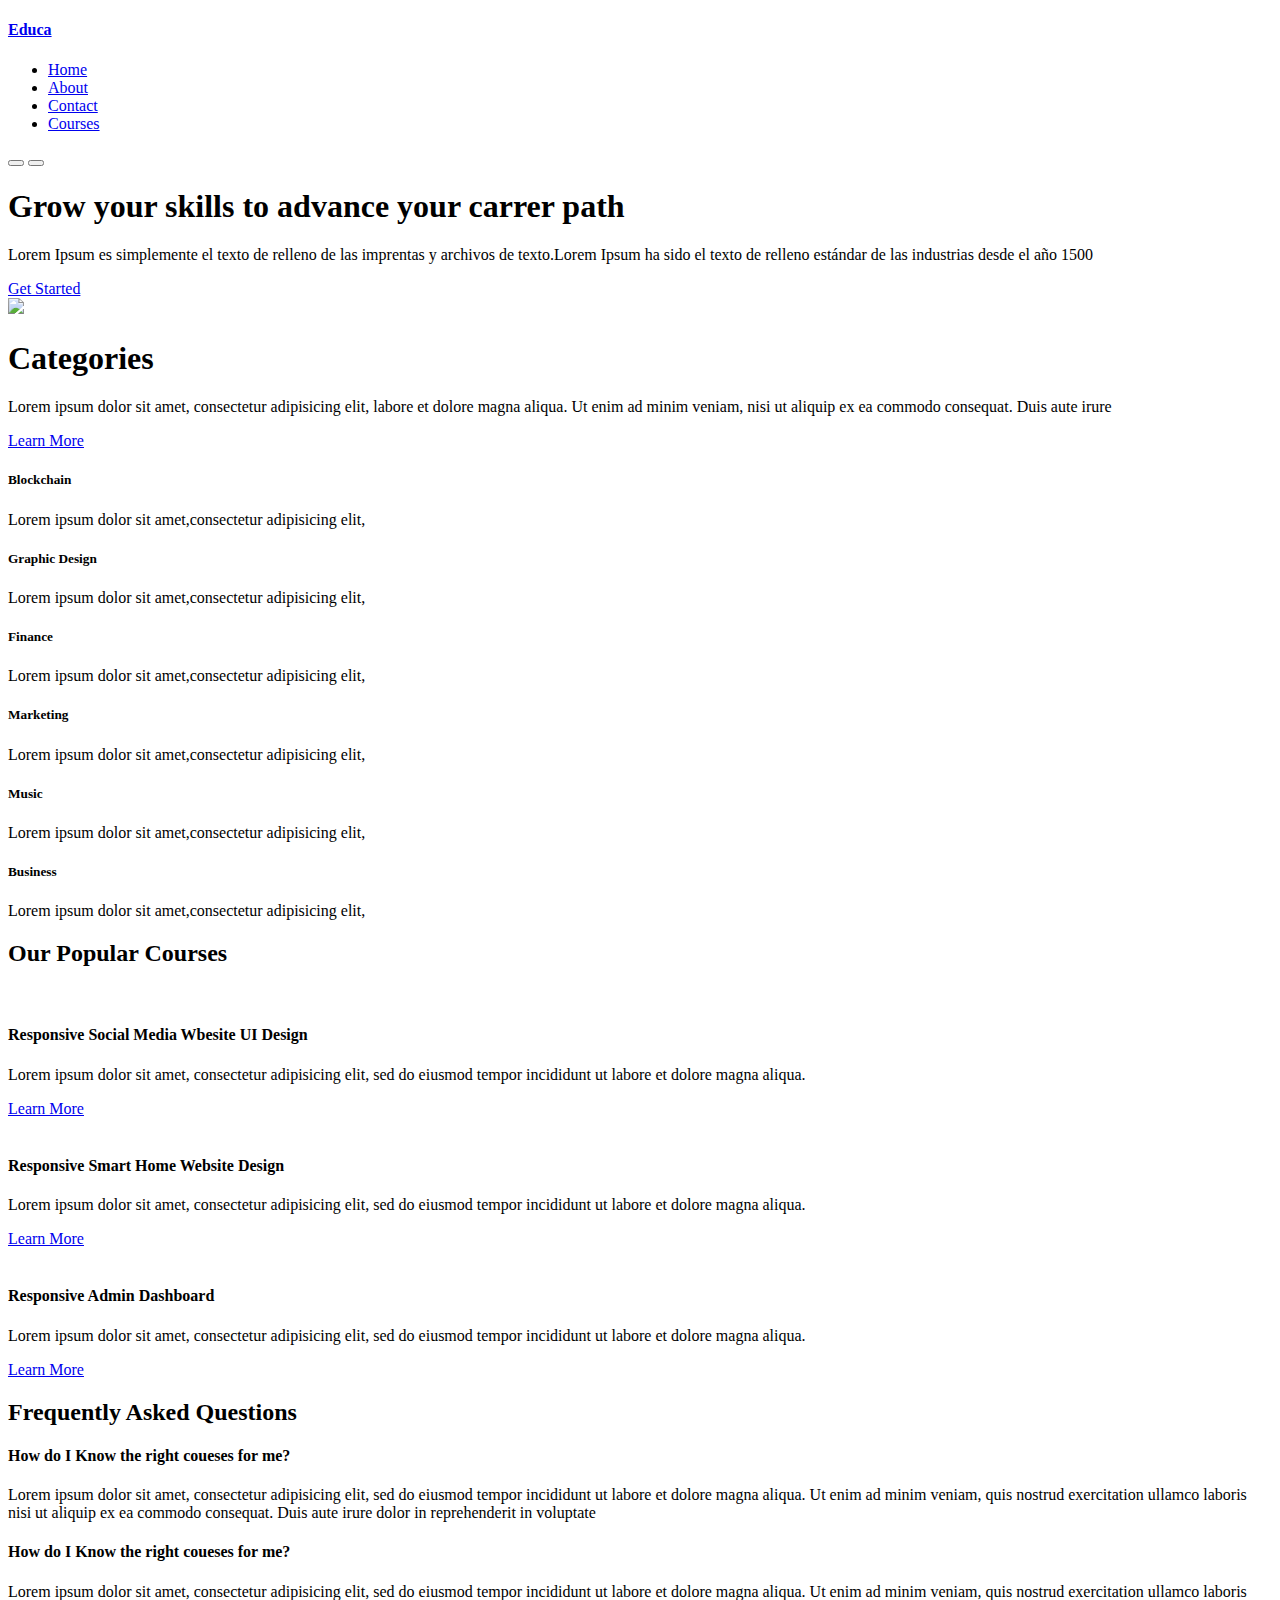
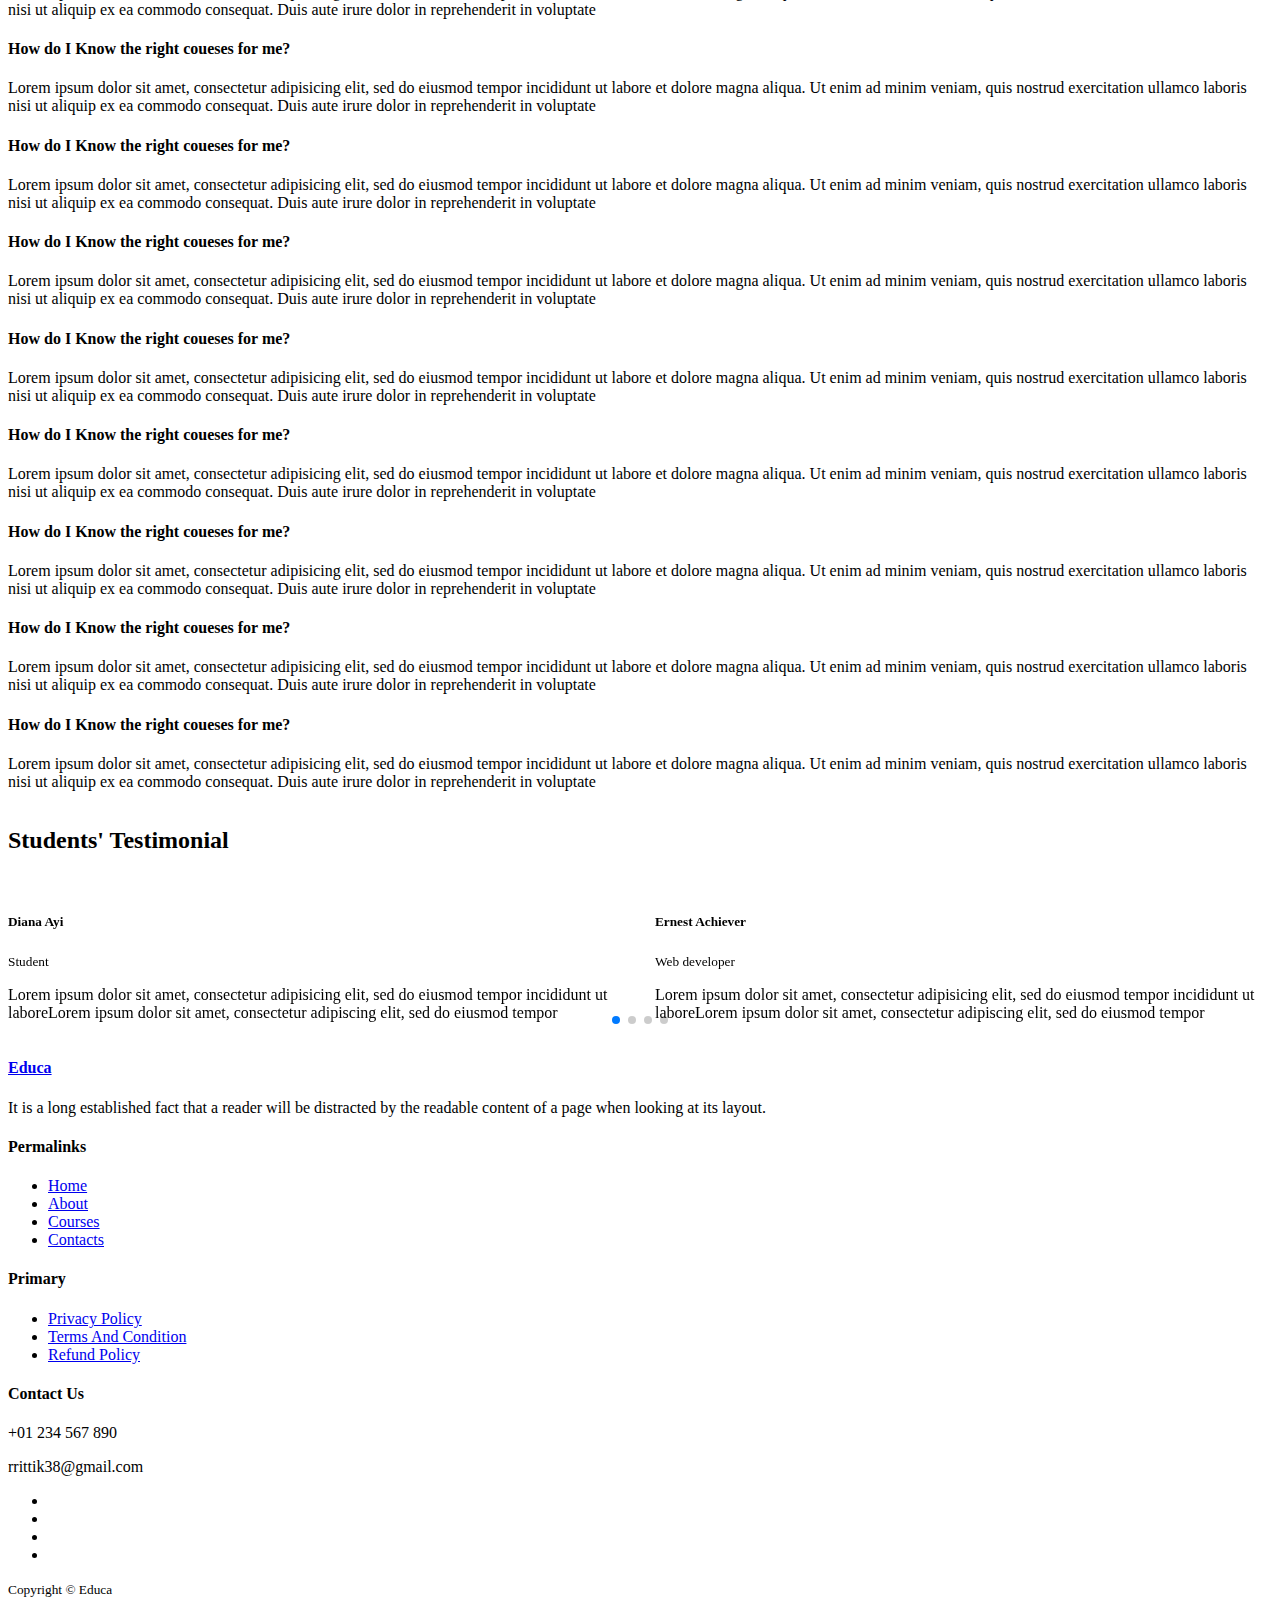
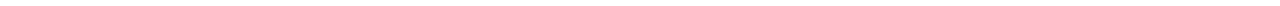
==== index.html @ c10b77fc "Add files via upload" ====
<!DOCTYPE html>
<html lang="en" dir="ltr">

<head>
  <meta charset="utf-8">
  <title>Educa -Responsive multipage education website .</title>

  <!--Icons Scout CDN     -->

  <link rel="stylesheet" href="https://unicons.iconscout.com/release/v4.0.0/css/line.css">

  <!-- GOOGLE FONTS -->
  <link rel="preconnect" href="https://fonts.googleapis.com">
  <link rel="preconnect" href="https://fonts.gstatic.com" crossorigin>
  <link href="https://fonts.googleapis.com/css2?family=Montserrat:wght@300;400;500;600;700;800;900&family=Poppins:wght@300;400;500;600;700;800&display=swap" rel="stylesheet">


<!-- SWIPER JS CDN-->
<link
  rel="stylesheet"
  href="https://cdn.jsdelivr.net/npm/swiper@8/swiper-bundle.min.css"
/>
  <link rel="stylesheet" href="./css/style.css">

</head>

<body>
  <nav>
    <div class="container nav_container">
      <!-- naming style BEM.-->
      <a href="index.html">
        <h4>Educa</h4>
      </a>
      <ul class="nav_menu">
        <li><a href="index.html">Home</a></li>
        <li><a href="about.html">About</a></li>
        <li><a href="contacts.html">Contact</a></li>
        <li><a href="courses.html">Courses</a></li>
      </ul>
      <button id="open-menu-button" type="button" name="button"><i class="uil uil-bars"></i></button>
      <button id="close-menu-button" type="button" name="button"><i class="uil uil-multiply"></i></button>
    </div>
  </nav>

  <!-- ===============END OF NAVBAR  ==================  -->



  <header>
    <div class="container header_container">
      <div class="header_left">
        <h1>Grow your skills to advance your carrer path </h1>
        <p>Lorem Ipsum es simplemente el texto de relleno de las
          imprentas y archivos de texto.Lorem Ipsum ha sido el
          texto de relleno estándar de las industrias desde el año 1500
        </p>
        <a href="courses.html" class="btn btn-primary">Get Started </a>
      </div>
      <div class="header_right">
        <img src="./images/header.svg">

      </div>

    </div>

  </header>

  <!-- =======================END OF HEADER ======================-->


  <section class="categories">
    <div class="container categories_container">
      <div class="categories_left">
        <h1>Categories</h1>
        <p>
          Lorem ipsum dolor sit amet, consectetur adipisicing elit,
          labore et dolore magna aliqua. Ut enim ad minim veniam,
          nisi ut aliquip ex ea commodo consequat. Duis aute irure
        </p>
        <a href="#" class="btn">Learn More</a> <!-- put inside anchor tag because going to add limk to another page  -->
      </div>
      <div class="categories_right">
        <article class="category">
          <span class="category_icon"><i class="uil uil-bitcoin-circle"></i></span>
          <h5>Blockchain</h5>
          <p>
            Lorem ipsum dolor sit
            amet,consectetur
            adipisicing elit,
          </p>
        </article>

        <article class="category">
          <span class="category_icon"><i class="uil uil-palette"></i></span>
          <h5>Graphic Design</h5>
          <p>
            Lorem ipsum dolor sit
            amet,consectetur
            adipisicing elit,
          </p>
        </article>
        <article class="category">
          <span class="category_icon"><i class="uil uil-usd-circle"></i></span>
          <h5>Finance</h5>
          <p>
            Lorem ipsum dolor sit
            amet,consectetur
            adipisicing elit,
          </p>
        </article>
        <article class="category">
          <span class="category_icon"><i class="uil uil-megaphone"></i></span>
          <h5>Marketing</h5>
          <p>
            Lorem ipsum dolor sit
            amet,consectetur
            adipisicing elit,
          </p>
        </article>
        <article class="category">
          <span class="category_icon"><i class="uil uil-music"></i></span>
          <h5>Music</h5>
          <p>
            Lorem ipsum dolor sit
            amet,consectetur
            adipisicing elit,

          </p>
        </article>
        <article class="category">
          <span class="category_icon"><i class="uil uil-puzzle-piece"></i></span>
          <h5>Business</h5>
          <p>
            Lorem ipsum dolor sit
            amet,consectetur
            adipisicing elit,
          </p>
        </article>


      </div>
    </div>
  </section>
  <!-- ====================end of categories==========================-->


  <section class="courses">
    <h2>Our Popular Courses</h2>
    <div class="container courses_container">

      <article class="course">
        <div class="course__image">
          <img src="./images/course1.jpg" alt="">
        </div>
        <div class="courses__info">
          <h4>Responsive Social Media Wbesite UI Design</h4>
          <p>
            Lorem ipsum dolor sit amet, consectetur adipisicing elit, sed do
            eiusmod tempor incididunt ut labore et dolore magna aliqua.
          </p>
          <a href="courses.html" class="btn btn-primary">Learn More</a>
        </div>

      </article>
      <article class="course">
        <div class="course__image">
          <img src="./images/course2.jpg" alt="">
        </div>
        <div class="courses__info">
          <h4>Responsive Smart Home Website Design</h4>
          <p>
            Lorem ipsum dolor sit amet, consectetur adipisicing elit, sed do
            eiusmod tempor incididunt ut labore et dolore magna aliqua.
          </p>
          <a href="courses.html" class="btn btn-primary">Learn More</a>
        </div>
      </article><article class="course">
  <div class="course__image">
    <img src="./images/course3.jpg" alt="">
        </div>
        <div class="courses__info">
          <h4>Responsive Admin Dashboard</h4>
          <p>
            Lorem ipsum dolor sit amet, consectetur adipisicing elit, sed do
            eiusmod tempor incididunt ut labore et dolore magna aliqua.
          </p>
          <a href="courses.html" class="btn btn-primary">Learn More</a>
        </div>
      </article>

    </div>
  </section>


  <!-- ====================end of Courses==========================-->



<section  class = "faqs">
  <h2>Frequently Asked Questions </h2>
  <div class ="container faqs__container">
    <article class="faq">
      <div cLass ="faq__icon">
        <i class="uil uil-plus"></i>
      </div>
      <div class="question__answer">
        <h4>How do I Know the right coueses for me? </h4>
        <p>Lorem ipsum dolor sit amet, consectetur adipisicing elit, sed do eiusmod tempor incididunt ut
          labore et dolore magna aliqua. Ut enim ad minim veniam, quis nostrud exercitation ullamco laboris
          nisi ut aliquip ex ea commodo consequat. Duis aute irure dolor in reprehenderit in voluptate </p>
      </div>
    </article>
    <article class="faq">
      <div cLass ="faq__icon">
        <i class="uil uil-plus"></i>
      </div>
      <div class="question__answer">
        <h4>How do I Know the right coueses for me? </h4>
        <p>Lorem ipsum dolor sit amet, consectetur adipisicing elit, sed do eiusmod tempor incididunt ut
          labore et dolore magna aliqua. Ut enim ad minim veniam, quis nostrud exercitation ullamco laboris
          nisi ut aliquip ex ea commodo consequat. Duis aute irure dolor in reprehenderit in voluptate </p>
      </div>
    </article>
    <article class="faq">
      <div cLass ="faq__icon">
        <i class="uil uil-plus"></i>
      </div>
      <div class="question__answer">
        <h4>How do I Know the right coueses for me? </h4>
        <p>Lorem ipsum dolor sit amet, consectetur adipisicing elit, sed do eiusmod tempor incididunt ut
          labore et dolore magna aliqua. Ut enim ad minim veniam, quis nostrud exercitation ullamco laboris
          nisi ut aliquip ex ea commodo consequat. Duis aute irure dolor in reprehenderit in voluptate </p>
      </div>
    </article>
    <article class="faq">
      <div cLass ="faq__icon">
        <i class="uil uil-plus"></i>
      </div>
      <div class="question__answer">
        <h4>How do I Know the right coueses for me? </h4>
        <p>Lorem ipsum dolor sit amet, consectetur adipisicing elit, sed do eiusmod tempor incididunt ut
          labore et dolore magna aliqua. Ut enim ad minim veniam, quis nostrud exercitation ullamco laboris
          nisi ut aliquip ex ea commodo consequat. Duis aute irure dolor in reprehenderit in voluptate </p>
      </div>
    </article>
    <article class="faq">
      <div cLass ="faq__icon">
        <i class="uil uil-plus"></i>
      </div>
      <div class="question__answer">
        <h4>How do I Know the right coueses for me? </h4>
        <p>Lorem ipsum dolor sit amet, consectetur adipisicing elit, sed do eiusmod tempor incididunt ut
          labore et dolore magna aliqua. Ut enim ad minim veniam, quis nostrud exercitation ullamco laboris
          nisi ut aliquip ex ea commodo consequat. Duis aute irure dolor in reprehenderit in voluptate </p>
      </div>
    </article>
    <article class="faq">
      <div cLass ="faq__icon">
        <i class="uil uil-plus"></i>
      </div>
      <div class="question__answer">
        <h4>How do I Know the right coueses for me? </h4>
        <p>Lorem ipsum dolor sit amet, consectetur adipisicing elit, sed do eiusmod tempor incididunt ut
          labore et dolore magna aliqua. Ut enim ad minim veniam, quis nostrud exercitation ullamco laboris
          nisi ut aliquip ex ea commodo consequat. Duis aute irure dolor in reprehenderit in voluptate </p>
      </div>
    </article>
    <article class="faq">
      <div cLass ="faq__icon">
        <i class="uil uil-plus"></i>
      </div>
      <div class="question__answer">
        <h4>How do I Know the right coueses for me? </h4>
        <p>Lorem ipsum dolor sit amet, consectetur adipisicing elit, sed do eiusmod tempor incididunt ut
          labore et dolore magna aliqua. Ut enim ad minim veniam, quis nostrud exercitation ullamco laboris
          nisi ut aliquip ex ea commodo consequat. Duis aute irure dolor in reprehenderit in voluptate </p>
      </div>
    </article>
    <article class="faq">
      <div cLass ="faq__icon">
        <i class="uil uil-plus"></i>
      </div>
      <div class="question__answer">
        <h4>How do I Know the right coueses for me? </h4>
        <p>Lorem ipsum dolor sit amet, consectetur adipisicing elit, sed do eiusmod tempor incididunt ut
          labore et dolore magna aliqua. Ut enim ad minim veniam, quis nostrud exercitation ullamco laboris
          nisi ut aliquip ex ea commodo consequat. Duis aute irure dolor in reprehenderit in voluptate </p>
      </div>
    </article>
    <article class="faq">
      <div cLass ="faq__icon">
        <i class="uil uil-plus"></i>
      </div>
      <div class="question__answer">
        <h4>How do I Know the right coueses for me? </h4>
        <p>Lorem ipsum dolor sit amet, consectetur adipisicing elit, sed do eiusmod tempor incididunt ut
          labore et dolore magna aliqua. Ut enim ad minim veniam, quis nostrud exercitation ullamco laboris
          nisi ut aliquip ex ea commodo consequat. Duis aute irure dolor in reprehenderit in voluptate </p>
      </div>
    </article>
    <article class="faq">
      <div cLass ="faq__icon">
        <i class="uil uil-plus"></i>
      </div>
      <div class="question__answer">
        <h4>How do I Know the right coueses for me? </h4>
        <p>Lorem ipsum dolor sit amet, consectetur adipisicing elit, sed do eiusmod tempor incididunt ut
          labore et dolore magna aliqua. Ut enim ad minim veniam, quis nostrud exercitation ullamco laboris
          nisi ut aliquip ex ea commodo consequat. Duis aute irure dolor in reprehenderit in voluptate </p>
      </div>
    </article>

  </div>
</section>


<!-- ====================end of FAQ==========================-->

<section class = " container testimonial__container swiper mySwiper">
  <h2>Students' Testimonial</h2>
  <div class ="swiper-wrapper">
    <article class= "testimonial swiper-slide">
      <div class="avatar">
        <img src="./images/avatar1.jpg" alt="">
      </div>
      <div class="testimonial__info">
        <h5>Diana Ayi</h5>
        <small>Student</small>
      </div>
      <div class="testimonial__body">
        <p>
          Lorem ipsum dolor sit amet, consectetur adipisicing elit,
          sed do eiusmod tempor incididunt ut laboreLorem ipsum dolor
          sit amet, consectetur adipiscing elit, sed do eiusmod tempor
        </p>
      </div>
    </article>
    <article class= "testimonial swiper-slide">
      <div class="avatar">
        <img src="./images/avatar2.jpg" alt="">
      </div>
      <div class="testimonial__info">
        <h5>Ernest Achiever</h5>
        <small>Web developer</small>
      </div>
      <div class="testimonial__body">
        <p>
          Lorem ipsum dolor sit amet, consectetur adipisicing elit,
          sed do eiusmod tempor incididunt ut laboreLorem ipsum dolor
          sit amet, consectetur adipiscing elit, sed do eiusmod tempor
        </p>
      </div>
    </article>
    <article class= "testimonial swiper-slide">
      <div class="avatar">
        <img src="./images/avatar3.jpg" alt="">
      </div>
      <div class="testimonial__info">
        <h5>Edem Quist</h5>
        <small>Student</small>
      </div>
      <div class="testimonial__body">
        <p>
          Lorem ipsum dolor sit amet, consectetur adipisicing elit,
          sed do eiusmod tempor incididunt ut laboreLorem ipsum dolor
          sit amet, consectetur adipiscing elit, sed do eiusmod tempor
        </p>
      </div>
    </article>
    <article class= "testimonial swiper-slide">
      <div class="avatar">
        <img src="./images/avatar4.jpg" alt="">
      </div>
      <div class="testimonial__info">
        <h5>Elena</h5>
        <small>Student</small>
      </div>
      <div class="testimonial__body">
        <p>
          Lorem ipsum dolor sit amet, consectetur adipisicing elit,
          sed do eiusmod tempor incididunt ut laboreLorem ipsum dolor
          sit amet, consectetur adipiscing elit, sed do eiusmod tempor
        </p>
      </div>
    </article>
    <article class= "testimonial swiper-slide">
      <div class="avatar">
        <img src="./images/avatar5.jpg" alt="">
      </div>
      <div class="testimonial__info">
        <h5>Jane Doe</h5>
        <small>Student</small>
      </div>
      <div class="testimonial__body">
        <p>
          Lorem ipsum dolor sit amet, consectetur adipisicing elit,
          sed do eiusmod tempor incididunt ut laboreLorem ipsum dolor
          sit amet, consectetur adipiscing elit, sed do eiusmod tempor
        </p>
      </div>
    </article>
  </div>
   <div class="swiper-pagination"></div>
</section>

<!-- ====================end of TESTIMONIALS==========================-->

<footer>
  <div class="container footer__container">
    <div class="footer__1">
      <a href="index.html" class="footer__logo"><h4>Educa</h4></a>
      <p>
        It is a long established fact that a reader will be distracted by the readable
         content of a page when looking at its layout.
      </p>
    </div>
    <div class = "footer__2">
      <h4>Permalinks</h4>
      <ul class = "Permalinks">
        <li><a href="index.html">Home</a></li>
        <li><a href="about.html">About</a></li>
        <li><a href="courses.html">Courses</a></li>
        <li><a href="contacts.html">Contacts</a></li>
      </ul>
    </div>
    <div class="footer__3">
      <h4>Primary</h4>
      <ul class = "primary">
        <li><a href="#">Privacy Policy</a></li>
        <li><a href="#">Terms And Condition</a></li>
        <li><a href="#">Refund Policy</a></li>
      </ul>
    </div>
    <div class="footer__4">
      <h4>Contact Us</h4>
      <div>
        <p>+01 234 567 890</p>
        <p>rrittik38@gmail.com</p>
      </div>
      <ul class = "footer__socials">
        <li>
          <a href="#"><i class ="uil uil-facebook-f"></i></a>
        </li>
        <li>
          <a href="#"><i class ="uil uil-instagram-alt"></i></a>
        </li>
        <li>
          <a href="#"><i class ="uil uil-twitter"></i></a>
        </li>
        <li>
          <a href="#"><i class ="uil uil-linkedin-alt"></i></a>
        </li>
      </ul>
    </div>

  </div>
  <div class="footer__copyright">
    <small>Copyright &copy; Educa </small>
  </div>
</footer>

  <script src="https://cdn.jsdelivr.net/npm/swiper@8/swiper-bundle.min.js"></script>
  <script src="./main.js"></script>
  <script>
     var swiper = new Swiper(".mySwiper", {
       slidesPerView: 3,
       spaceBetween: 30,
       pagination: {
         el: ".swiper-pagination",
         clickable: true,
       },
       //when window width is >= 600px
       breakpoints:{
         600: {
           slidesPerView: 2
         }
       }
     });
   </script>

</body>

</html>
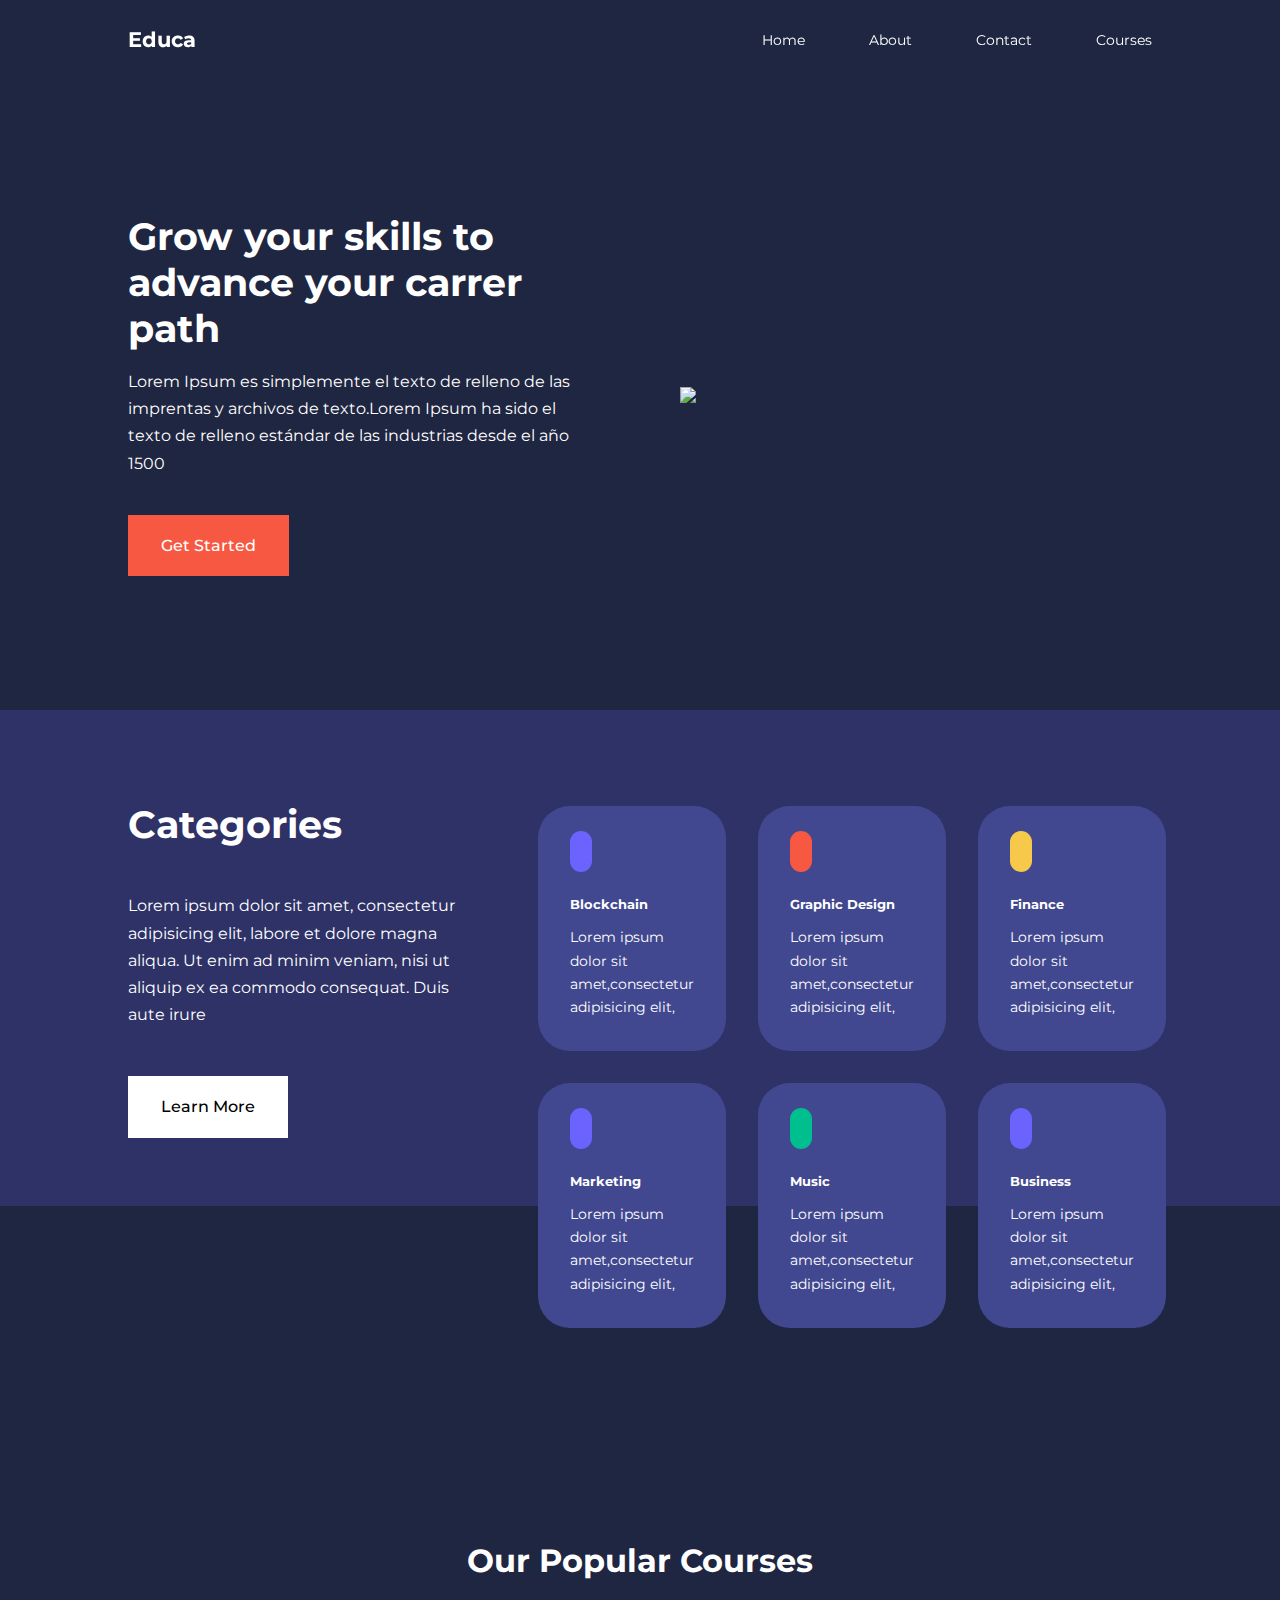
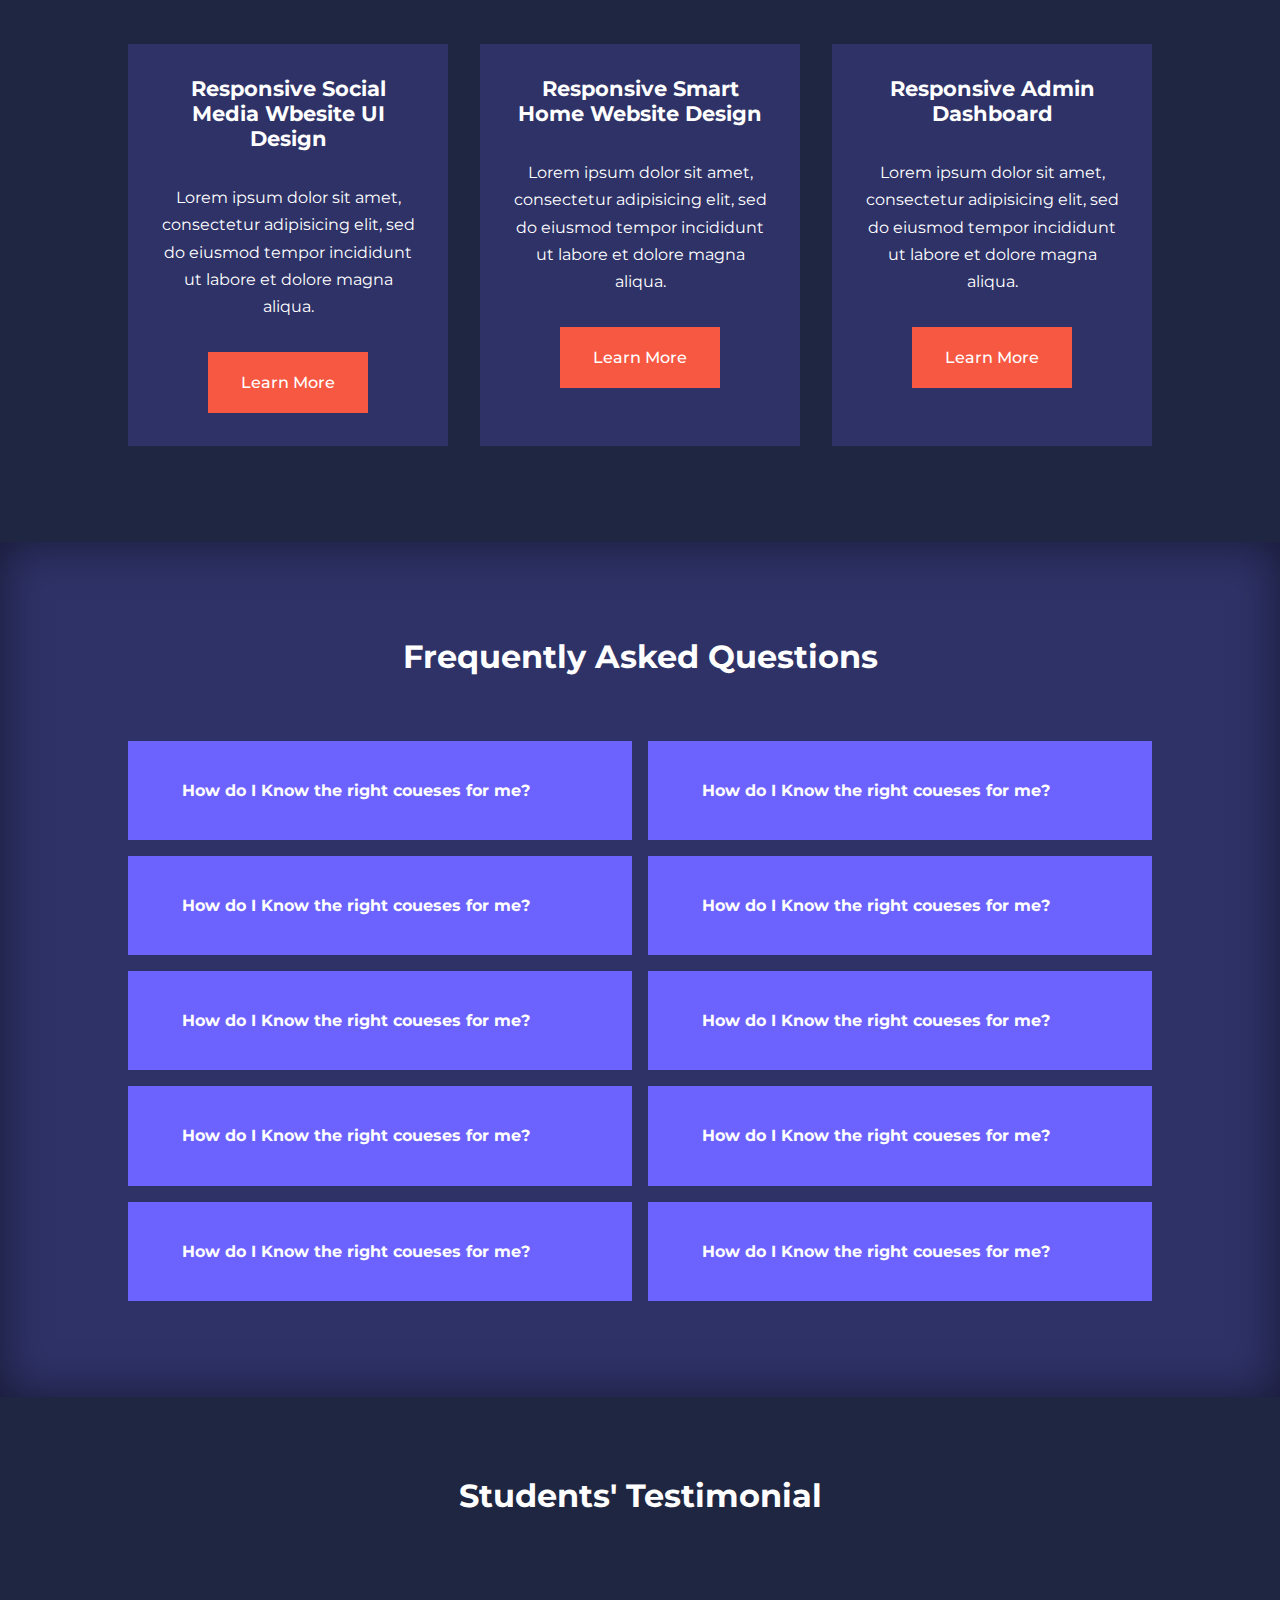
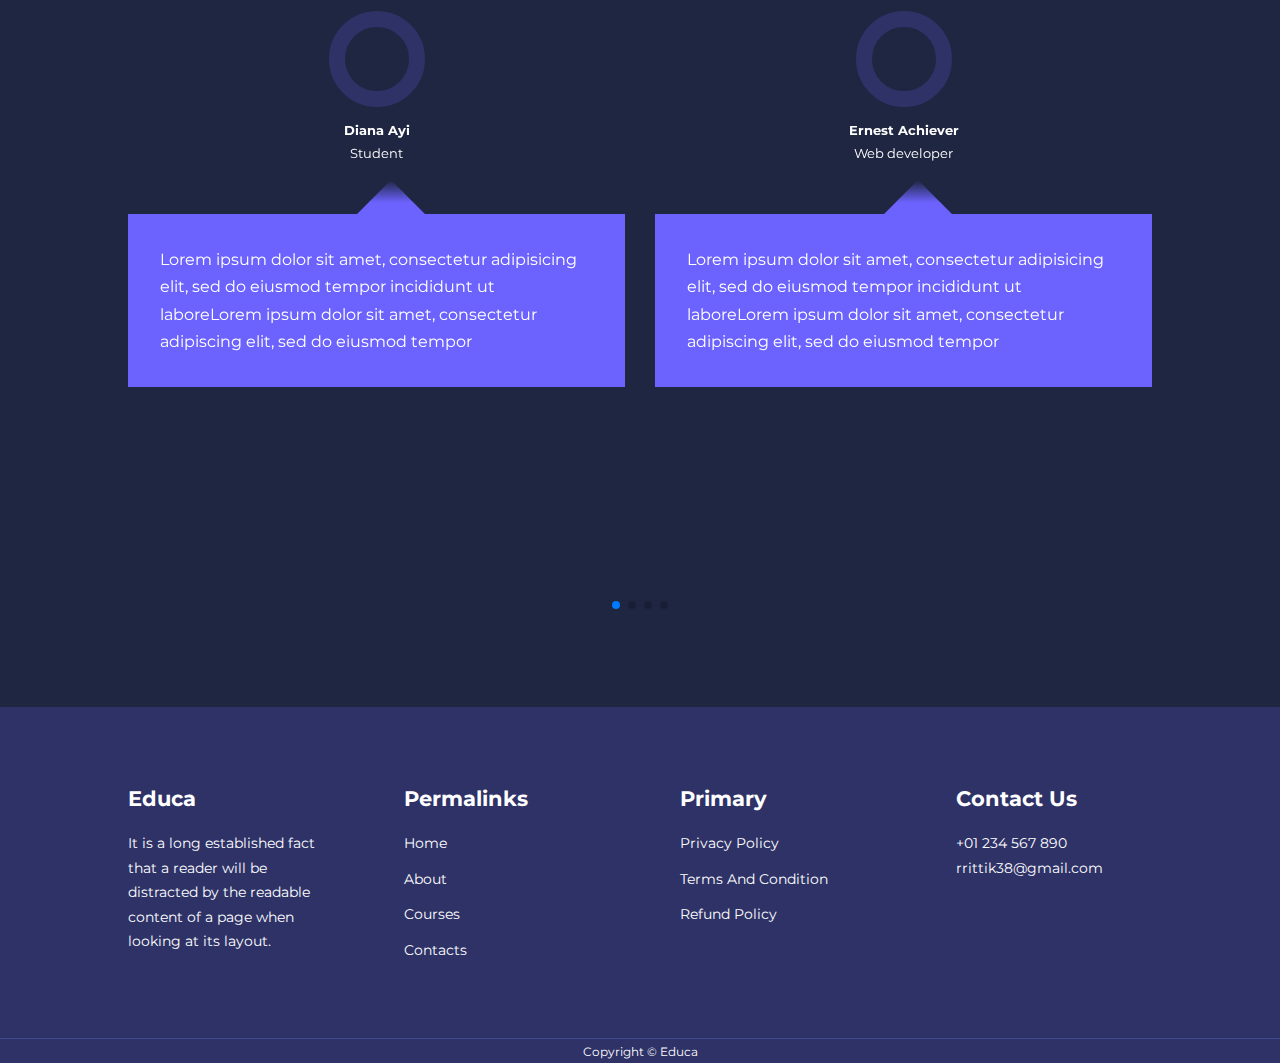
==== commit 80ca78a0: "Update index.html" ====
--- a/index.html
+++ b/index.html
@@ -20,7 +20,7 @@
   rel="stylesheet"
   href="https://cdn.jsdelivr.net/npm/swiper@8/swiper-bundle.min.css"
 />
-  <link rel="stylesheet" href="./css/style.css">
+  <link rel="stylesheet" href="./style.css">
 
 </head>
 
--- a/style.css
+++ b/style.css
@@ -0,0 +1,590 @@
+*{
+  margin: 0;
+  padding: 0;
+  border: 0;
+  outline: 0;
+  text-decoration: 0;
+  list-style: none;
+  box-sizing: border-box;
+}
+
+:root{
+  --color-primary: #6c63ff;
+  --color-sucess: #00bf8e;
+  --color-warning: #f7c94b;
+  --color-danger: #f75842;
+  --color-danger-varient: #rgba(247, 88, 66, 0.4);
+  --color-white: #fff;
+  --color-light: rgba(255, 255, 255, 0.7);
+  --color-black: #000;
+  --color-bg: #1f2641;
+  --color-bg1: #2e3267;
+  --color-bg2: #424890;
+
+  --container-width-lg : 80%;
+  --container-width-md : 90%;
+  --container-width-sm: 94%;
+
+  --transition : all 400ms ease;
+}
+
+body{
+  font-family: 'Montserrat', sans-serif;
+  line-height: 1.7;
+  color:var(--color-white);
+  background: var(--color-bg);
+}
+
+.container{
+  width: var(--container-width-lg);
+  margin: 0 auto;
+}
+section{
+  padding : 6rem 0;
+}
+section h2{
+  text-align: center;
+  margin-bottom: 4rem;
+}
+h1,h2,h3,h4,h5{
+  line-height: 1.2;
+}
+h1{
+  font-size: 2.4rem;
+}
+h2{
+  font-size: 2rem;
+}
+h3{
+  font-size: 1.6 rem;
+}
+h4{
+  font-size: 1.3rem;
+}
+
+a{
+  color: var(--color-white);
+}
+img{
+  width:100%;
+  display : block;
+  object-fit:cover;  <!-- learn-->
+}
+.btn{
+  display: inline-block;
+  background: var(--color-white);
+  color: var(--color-black);
+  padding: 1rem 2rem;
+  border: 1px solid transparent ;
+  font-weight: 500;
+  transition: var(--transition);
+}
+.btn:hover{
+  background: transparent;
+  color: var(--color-white);
+  border-color: var(--color-white);
+}
+.btn-primary{
+  background:var(--color-danger);
+  color: var(--color-white);
+}
+
+
+/* ============================NABBAR==================== */
+nav{
+  background:transparent ; /* we are only going to change the color when we scroll*/
+  width: 100vw;
+  height : 5rem;  /* 5 rem -> 5 times 16 pixel*/
+  position: fixed;  /*fixed on the overall page when we scrool */
+  top : 0;
+  z-index: 11;  /* to put the navbar always on the top of every component */
+}
+nav.active{}
+
+
+/* Change navbar style on scroll using javascript*/
+.window-scroll{
+  background: var(--color-primary);
+  box-shadow: 0 1rem 2rem rgba(0, 0, 0, 0.2);
+}
+.nav_container{     /*styling the navbar */
+  height: 100%; /* 10o % of the parent i.e <nav> */
+  display :flex;
+  justify-content: space-between;
+  align-items: center;
+}
+nav button{
+  display: none;  /*because we don't want top display buttons on the laptop .show dusing media query*/
+}
+
+.nav_menu{
+  display: flex;
+  align-items: center;
+    gap:4rem;
+}
+.nav_menu a{
+  font-size: 0.9rem;
+  transition: var(--transition);   /*transition when we do hover */
+}
+.nav_menu a:hover{           /*never put the space b/w element and hover */
+color: var(--color-bg2);
+}
+
+/* ============================HEADER==================== */
+
+header{
+  position: relative;  /*An element with position: relative; is positioned relative to its normal position:*/
+  top: 5rem;  /* brcause the height of navbar is 5 rem so i am pussing it out of navbar*/
+  overflow: hidden ;   /*learn */
+  height : 70vh;
+  margin-bottom: 5rem;
+
+}
+.header_container{
+  display: grid;
+  grid-template-columns: repeat(2, 1fr); /* learn*/
+  align-items: center;
+  grid-gap: 5rem;
+  height: 100%;
+}
+
+.header_left p{
+  margin: 1rem 0 2.4rem;
+}
+
+.header_container .header_right{                  /*learn all of this  */
+  width: 100%;
+  animation: float 5s ease-in-out infinite;
+}
+@keyframes float {                              /* keyframes for the animation Keyframes hold what styles the element will have at certain times.*/
+  0%{
+    transform: translateY(0px);
+  }
+  50%{
+    transform: translateY(20px);
+  }
+  100%{
+    transform:translateY(0px);
+  }
+}
+/* =============================Categories======================= */
+
+.categories{
+  background: var(--color-bg1);
+  height: 31rem;
+}
+
+.categories h1{
+  line-height: 1;
+  margin-bottom: 3rem;
+}
+.categories_container{
+  display: grid;
+  grid-template-columns: 40% 60%;
+}
+.categories_left{
+  margin-right: 4rem;
+}
+.categories_left p{
+  margin: 1rem 0 3rem;
+}
+.categories_right{
+  display: grid;
+  grid-template-columns: repeat(3,1fr);
+  gap:2rem;
+}
+
+.category{
+  background: var(--color-bg2);
+  padding:2rem;
+  border-radius: 2rem;
+  transition: var(--transition);
+}
+.category:hover{
+  box-shadow: 0 3rem 3rem rgba(0,0,0,0.3);  /* also need to change this if you are changing color of site */
+  z-index: 1;   /*more realistic */
+}
+.category:nth-child(2) .category_icon{
+  background: var(--color-danger);
+}
+.category:nth-child(3) .category_icon{
+  background: var(--color-sucess);
+}
+.category:nth-child(3) .category_icon{
+  background: var(--color-warning);
+}
+.category:nth-child(5) .category_icon{
+  background: var(--color-sucess);
+}
+
+
+.category_icon{
+  background: var(--color-primary);
+  padding: 0.7rem;
+  border-radius: 0.9rem;
+}
+.category h5{
+  margin: 2rem 0 1em;
+}
+.category p{
+  font-size: 0.85rem;
+}
+
+/*==============================POPULAR COURSES=================================*/
+
+.courses{
+  margin-top: 15rem;
+}
+
+.courses_container{
+  display:grid;
+  grid-template-columns: repeat(3,1fr);
+  grid-gap: 2rem;
+}
+
+.course {
+  background-color: var(--color-bg1);
+  text-align: center;
+  border:1px solid transparent;
+  transition: all 400ms ease;
+}
+
+.course:hover {
+  background: transparent;
+  border-color : var(--color-primary);
+}
+
+.courses__info{
+  padding: 2rem;
+}
+.courses__info p{
+  margin-top: 2rem;
+  margin-bottom: 2rem;
+}
+
+/*=============================FAQS==========================*/
+
+.faqs{
+  background: var(--color-bg1);
+  box-shadow: inset 0 0 3rem rgba(0, 0, 0,0.5);
+}
+.faqs__container{
+  display:grid;
+  grid-template-columns: repeat(2,1fr);
+  grid-gap: 1rem;
+}
+.faq{
+  padding:2rem;
+  display:flex;
+  align-items: center;
+  gap: 1.4rem;
+  height: fit-content; /* learn*/
+  background-color: var(--color-primary);
+  cursor: pointer;
+}
+
+.faq h4{
+  font-size: 1rem;
+  line-height: 2.2;
+}
+
+.faq__icon{
+  align-self: flex-start; /*learm*/
+  font-size : 1.2rem;
+}
+
+.faq p{
+  margin-top: 0.8rem;
+  display: none;
+}
+
+.faq.open p{
+  display : block;
+}
+
+
+/*=============================TESTIMONIALS==========================*/
+
+.testimonial__container{
+  margin-top: 5rem;
+  overflow-x: hidden;          /*learn*/
+  position: relative;
+  margin-bottom: 5rem;
+}
+.testimonial{
+  padding-top: 2rem;
+}
+.avatar{
+  width: 6rem;
+  height: 6rem;
+  border-radius:50%;
+  overflow: hidden;
+  margin: 0 auto 1rem;
+  border:1rem solid var(--color-bg1) ;
+}
+
+.testimonial__info{
+  text-align: center;
+}
+.testimonial__body{
+  background: var(--color-primary);
+  padding: 2rem;
+  margin-top: 3rem;
+  position: relative;
+}
+
+/*=======new thing learn-==========*/
+
+.testimonial__body::before{
+  content:"";
+  display:block;
+  background: linear-gradient(
+    135deg,
+    transparent,
+    var(--color-primary),
+    var(--color-primary),
+    var(--color-primary)
+  );
+  width: 3rem;
+  height:3rem;
+  position: absolute;
+  left: 48%;
+  top: -1.5rem;
+  transform: rotate(45deg);
+}
+.swiper-wrapper{
+  margin-bottom: 15rem;
+}
+
+/*=============================  FOOTER==========================*/
+footer{
+  background: var(--color-bg1);
+  padding-top: 5rem;
+  font-size: 0.9rem;
+}
+.footer__container{
+  display: grid;
+  grid-template-columns: repeat(4, 1fr);
+  grid-gap: 5rem;
+}
+.footer__container > div h4 {
+  margin-bottom: 1.2rem;
+}
+footer__1 p{
+  margin: 0 0 2rem;
+}
+footer ul li{
+  margin-bottom: 0.7rem;
+}
+footer ul li a:hover {
+  text-decoration: underline;
+}
+.footer__socials{
+  display: flex;
+  grid-gap: 1rem;
+  font-size: 1.2rem;
+  margin-top: 2rem;
+}
+
+.footer__copyright{
+  text-align: center;
+  margin-top: 4rem;
+  padding: 1.2 0;
+  border-top: 1px solid var(--color-bg2);
+}
+
+
+/*=============================MEDIA QUERIES (TABLETS)==========================*/
+
+@media screen and (max-width: 1024px){
+.container {
+    width: 90%;
+  }
+  h1{
+    font-size: 2.2rem;
+  }
+  h2{
+    font-size: 1.7rem;
+  }
+  h3{
+    font-size: 1.4rem;
+  }
+  h4{
+    font-size: 1.2rem;
+  }
+
+  /*=============================NAVBAR==========================*/
+
+nav button{
+  display: inline-block;
+  background: transparent;
+  font-size: 1.8rem;
+  color: var(--color-white);
+  cursor: pointer;
+}
+nav button#close-menu-button{   /* dont leave the space between {  and close-menu-button */
+  display: none;
+}
+.nav_menu{
+  position: fixed;
+  top: 5rem;
+  right: 5%;
+  height: fit-content;
+  width: 18rem;
+  flex-direction: column;  /* learn */
+  gap:0;
+  display: none;
+}
+
+.nav_menu li{
+  width: 100%;
+  height: 5.8rem;
+  animation: animateNavItems 400ms linear forwards;
+  transform-origin: top right;
+  opacity: 0;
+}
+.nav_menu li:nth-child(2){
+  animation-delay: 200ms;
+}
+.nav_menu li:nth-child(3){
+  animation-delay: 400ms;
+}
+.nav_menu li:nth-child(4){
+  animation-delay: 600ms;
+}
+
+@keyframes animateNavItems {  /* name of animation */
+  0%{
+    transform: rotateZ(-90deg) rotateX(90deg) scale(0.1);
+  }
+  100%{
+    transform: rotateZ(0) rotateX(0) scale(1);
+    opacity: 1;
+  }
+}
+
+.nav_menu li a{
+  background: var(--color-primary);
+  box-shadow: -4rem 6rem 10rem rgba(0,0,0,0.6);
+  width: 100%;
+  height: 100%;
+  display: grid;
+  place-items: center;
+}
+
+.nav_menu li a:hover{
+  background: var(--color-bg2);
+  color:var(--color-white);
+}
+
+/*=============================HEADER==========================*/
+
+header{
+  height: 52vh;
+  margin-bottom: 9rem;
+}
+
+.header_container{
+  grid-gap: 0;
+  padding-bottom: 4rem;
+}
+
+/*=============================CATEGORIES==========================*/
+
+.categories{
+  height: auto;
+}
+.categories_container{
+  grid-template-columns: 1fr;
+  grid-gap: 4rem;
+}
+.categories_left{
+  margin-right: 0;
+}
+
+/*=============================POPULAR COURSES==========================*/
+
+.courses{
+  margin-top: 0;
+}
+.courses_container{
+  grid-template-columns: 1fr 1fr;
+}
+
+/*=============================FAQ==========================*/
+
+.faqs__container{
+  grid-template-columns: 1fr;
+}
+.faq{
+  padding: 1.5rem;
+}
+
+/*=============================FOOTER==========================*/
+
+.footer__container{
+  grid-template-columns: 1fr 1fr;
+}
+
+}
+
+
+/*=============================MEDIA QUERIES (MOBILES)==========================*/
+
+@media screen and (max-width: 600px){
+  .container{
+    width: var(--container-width-sm);
+  }
+
+  /*=============================NAVBAR==========================*/
+.nav_menu{
+  right: 3%;
+}
+/*============================= HEADER==========================*/
+
+header{
+  height:130vw;
+}
+.header_container{
+  grid-template-columns: 1fr;
+  text-align: center;
+  margin-top: 0;
+}
+
+.header_left p{
+  margin-bottom: 1.3em;
+}
+/*=============================CATEGORIES==========================*/
+.categories_right{
+  grid-template-columns: 1fr 1fr;
+  grid-gap: 0.7rem;
+}
+.category {
+  padding: 1rem;
+  border-radius: 1rem;
+}
+.category_icon{
+  margin-top: 4px;
+  display: inline-block;
+}
+
+/*=============================POPULAR COURSES==========================*/
+
+.courses_container{
+  grid-template-columns: 1fr;
+}
+/*=============================TESTIMONIAL==========================*/
+.testimonial__body{
+  padding:1.2rem;
+}
+/*=============================FOOTER==========================*/
+
+.footer__container{
+  grid-template-columns: 1fr;
+  text-align: center;
+  grid-gap: 2rem;
+}
+.footer__socials{
+  justify-content: center;
+}
+}
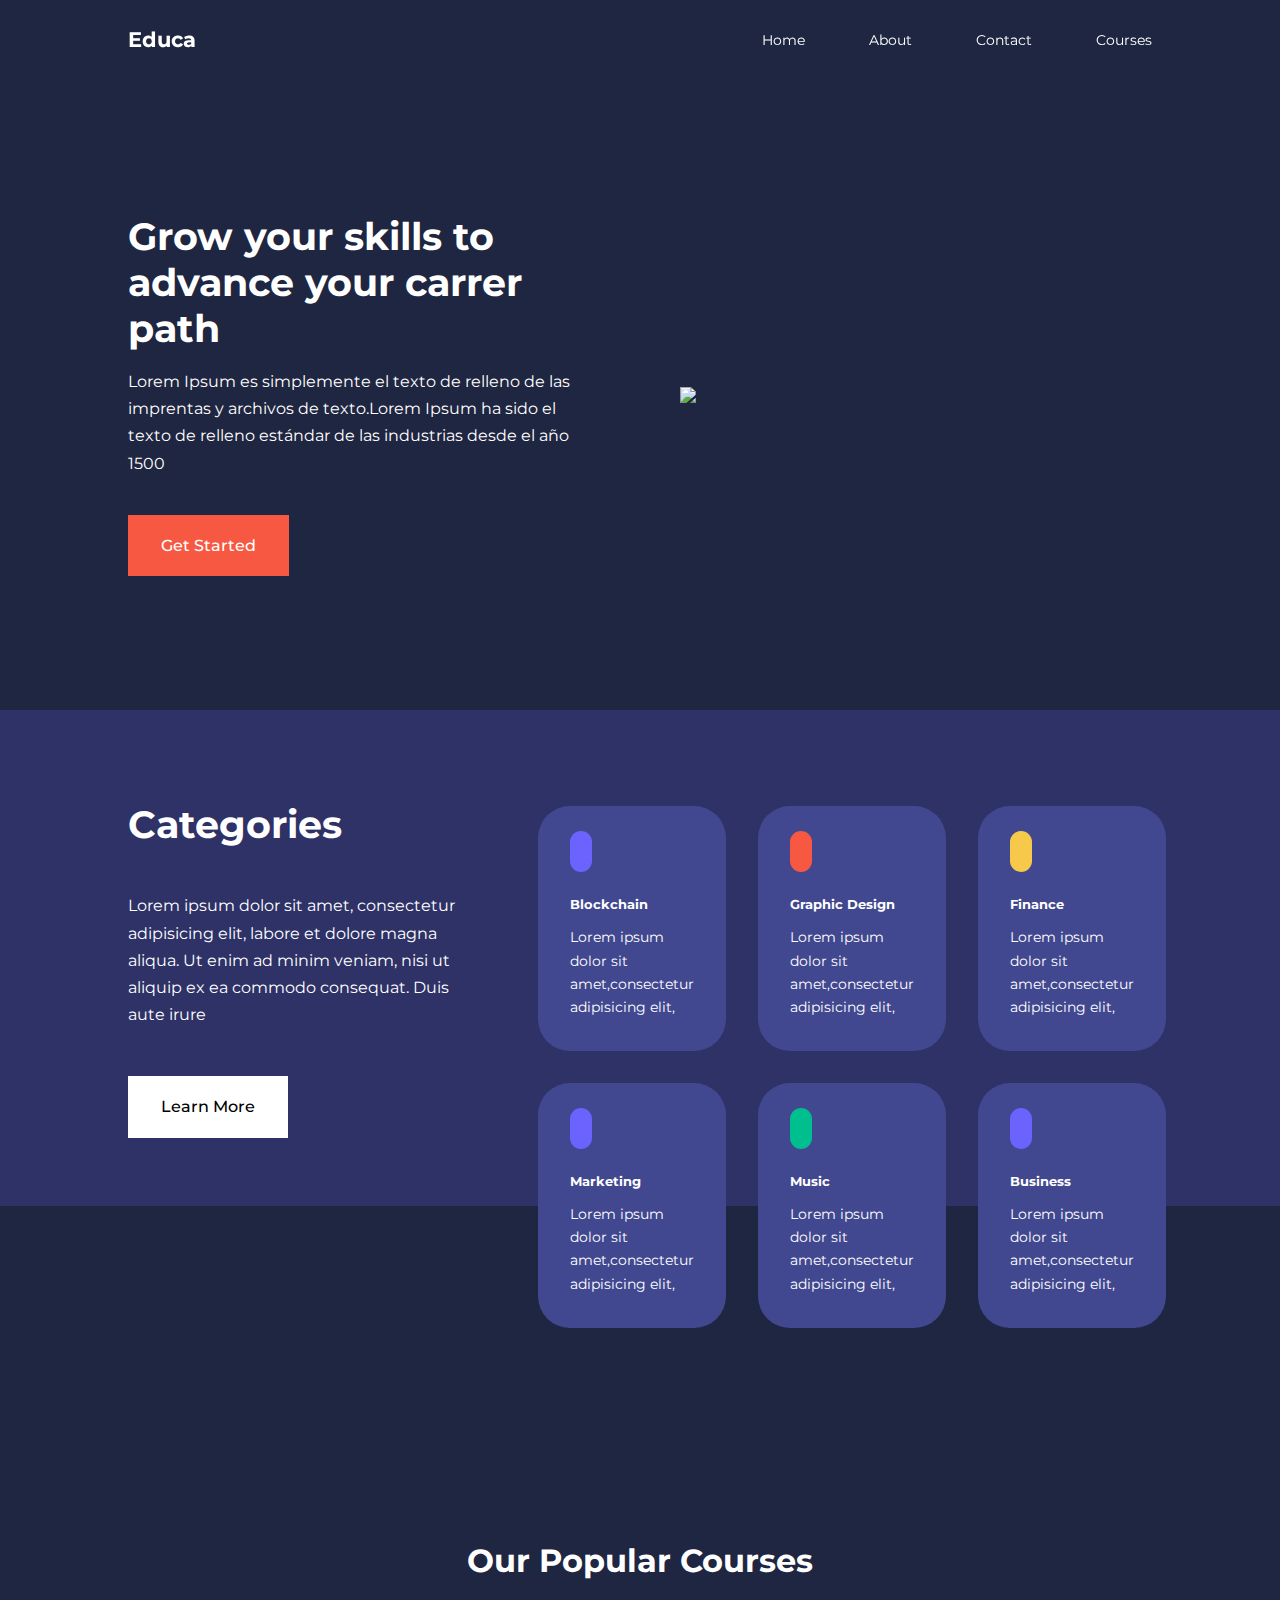
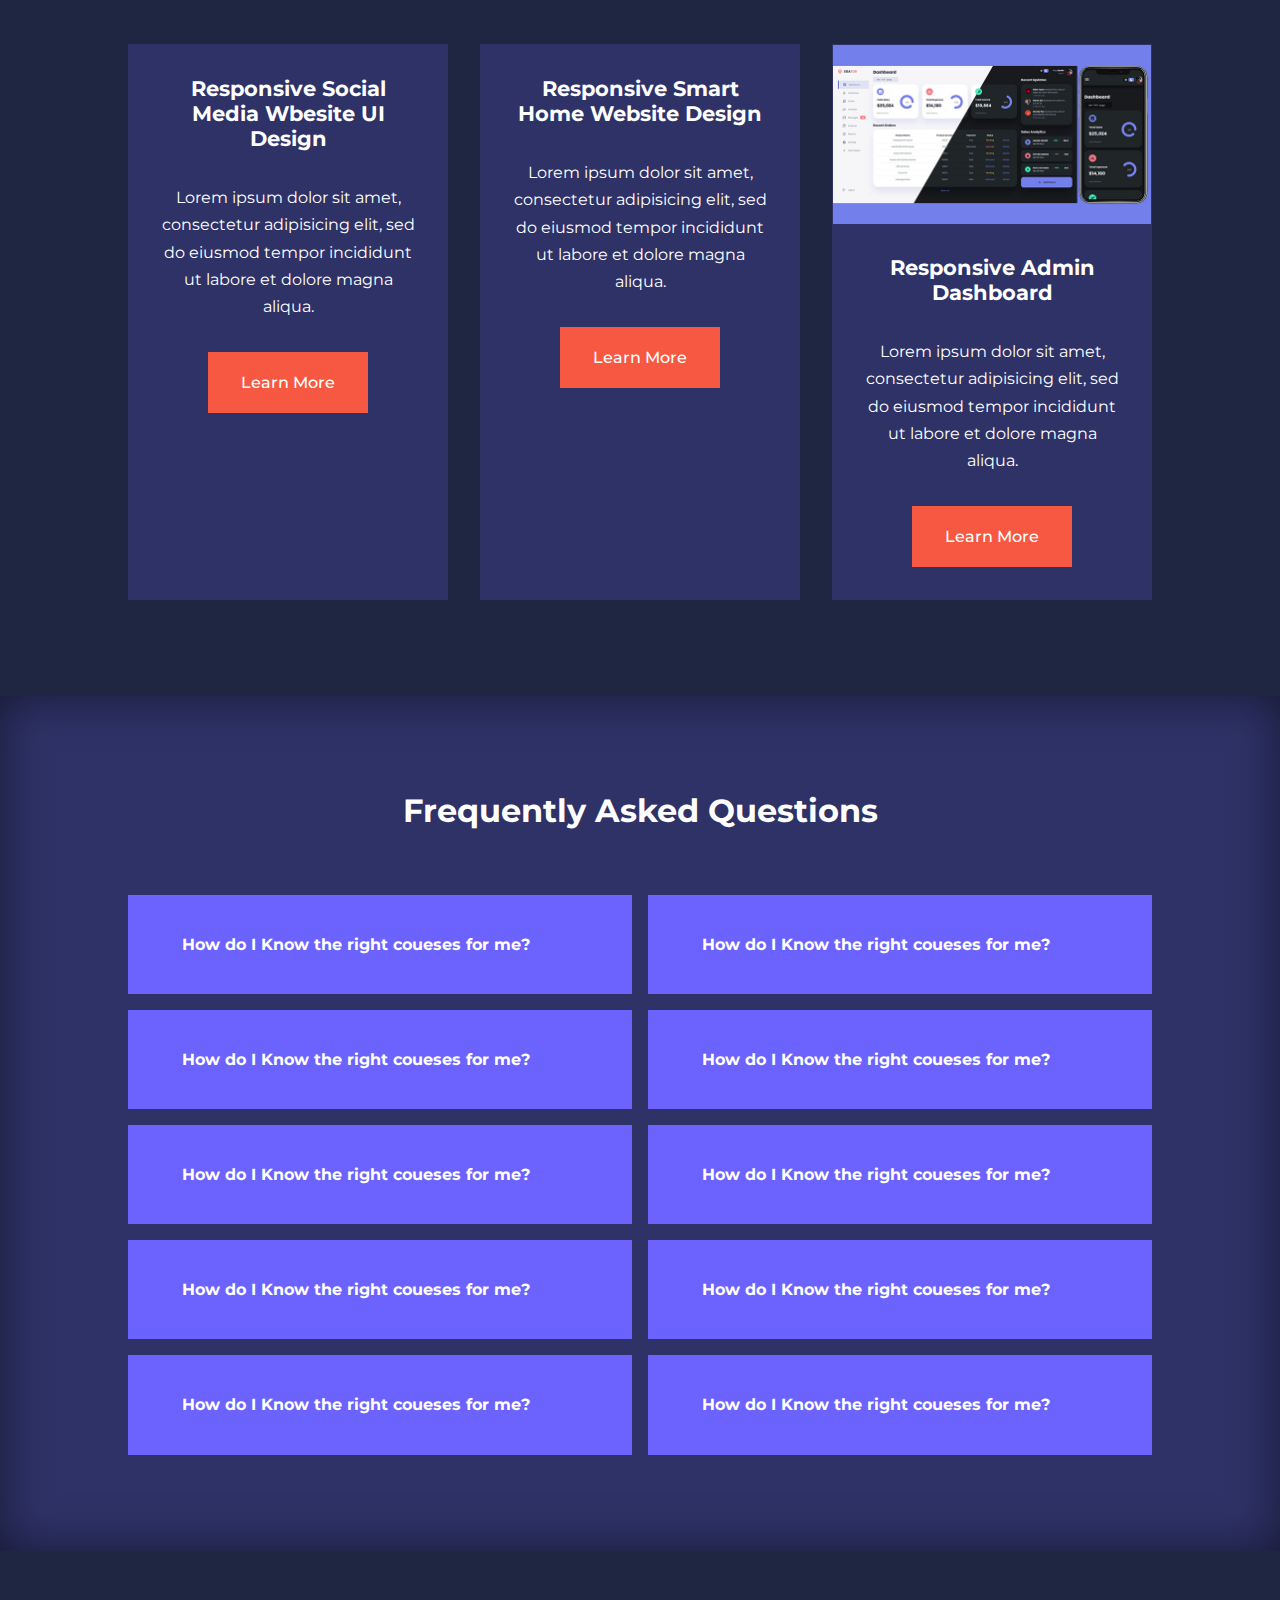
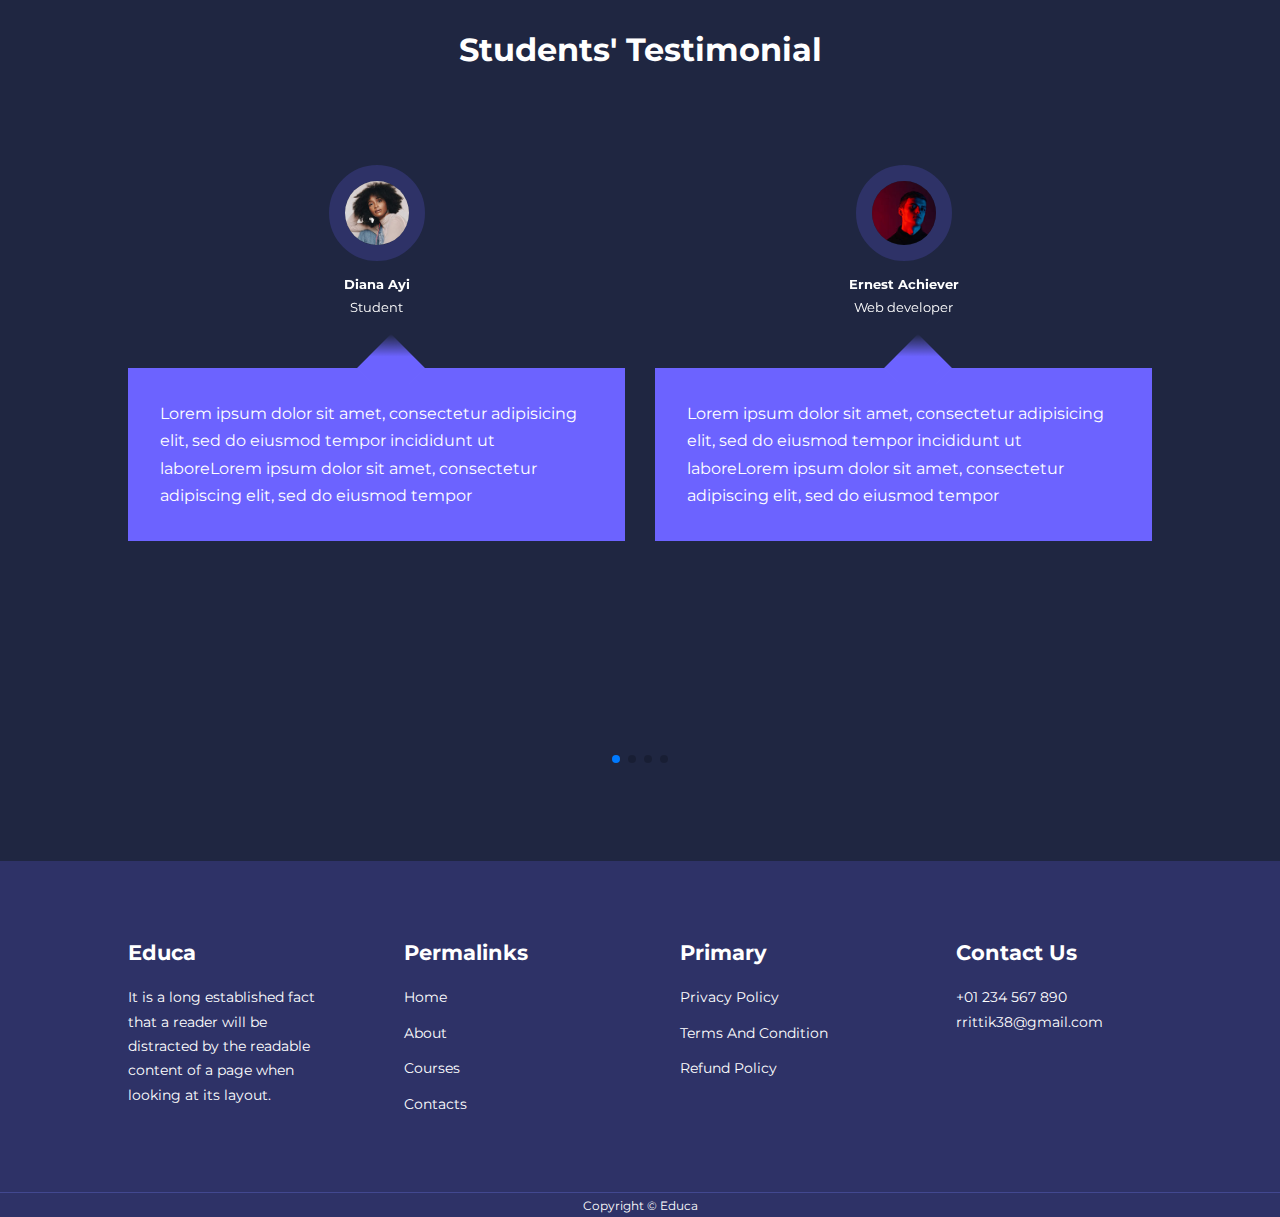
==== commit f3099710: "Update index.html" ====
--- a/index.html
+++ b/index.html
@@ -176,7 +176,7 @@
         </div>
       </article><article class="course">
   <div class="course__image">
-    <img src="./images/course3.jpg" alt="">
+    <img src="./course3.jpg" alt="">
         </div>
         <div class="courses__info">
           <h4>Responsive Admin Dashboard</h4>
@@ -321,7 +321,7 @@
   <div class ="swiper-wrapper">
     <article class= "testimonial swiper-slide">
       <div class="avatar">
-        <img src="./images/avatar1.jpg" alt="">
+        <img src="./avatar1.jpg" alt="">
       </div>
       <div class="testimonial__info">
         <h5>Diana Ayi</h5>
@@ -337,7 +337,7 @@
     </article>
     <article class= "testimonial swiper-slide">
       <div class="avatar">
-        <img src="./images/avatar2.jpg" alt="">
+        <img src="./avatar2.jpg" alt="">
       </div>
       <div class="testimonial__info">
         <h5>Ernest Achiever</h5>
